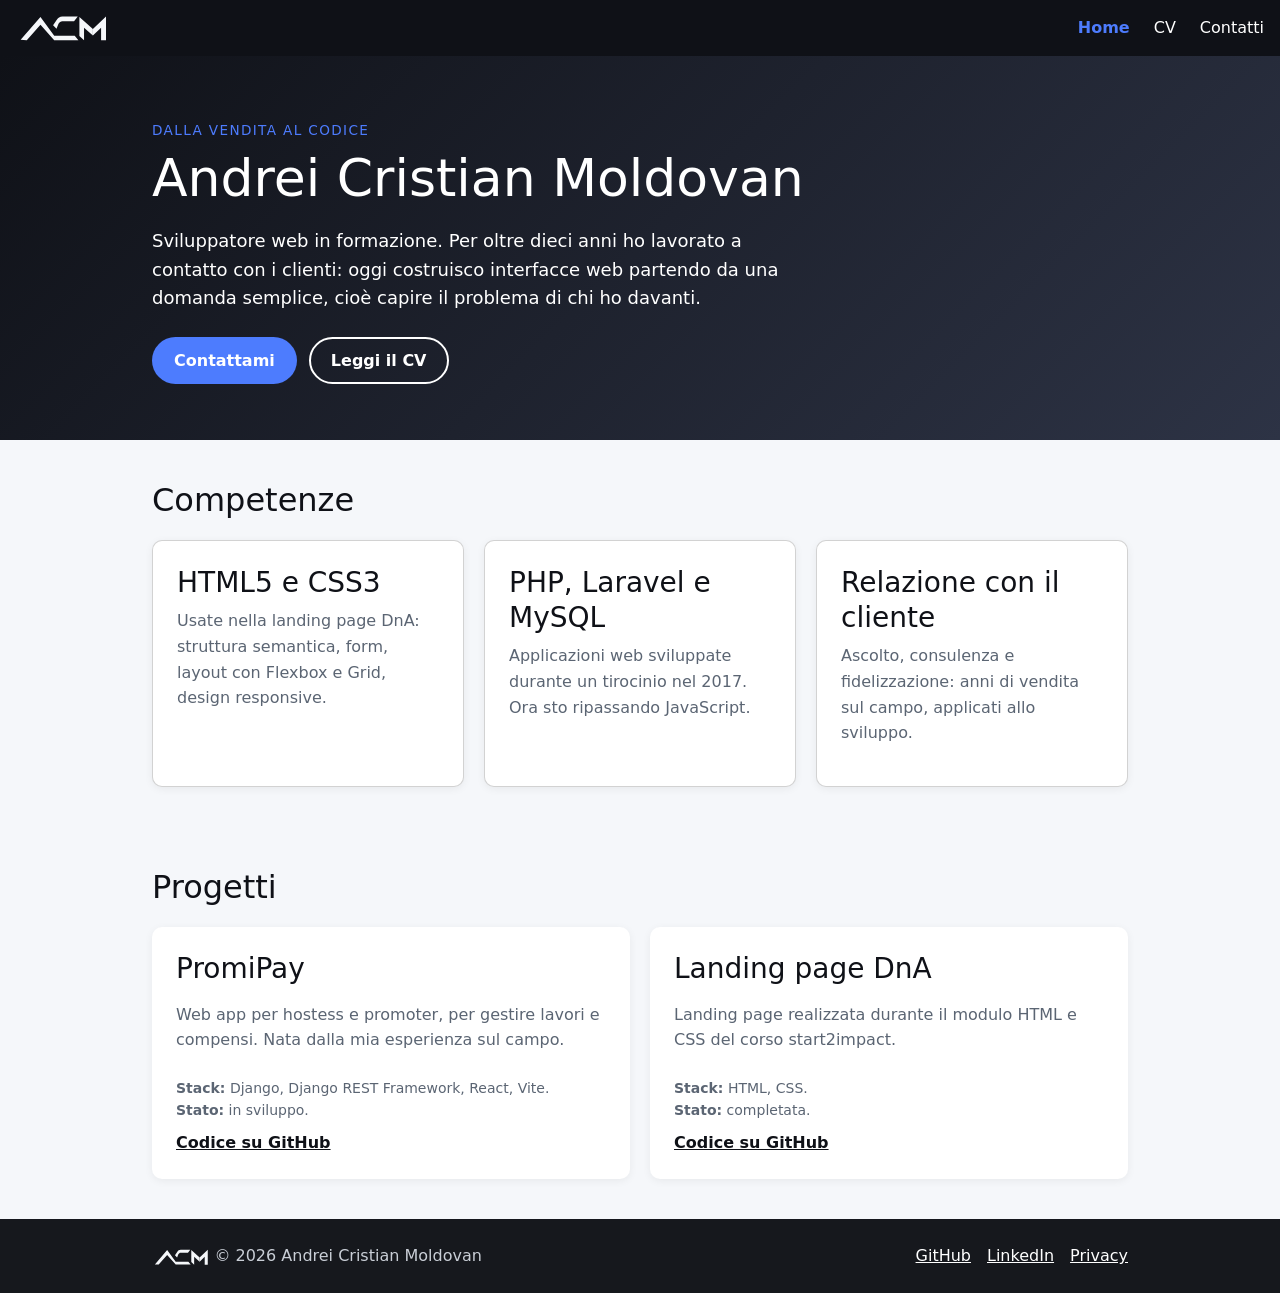
==== index.html @ a0456528 "Sito personale: home, CV, contatti con form Formspree, privacy" ====
<!doctype html>
<html lang="it">
<head>
  <meta charset="utf-8">
  <meta name="viewport" content="width=device-width, initial-scale=1">
  <title>Andrei Cristian Moldovan | Sviluppatore Front-end</title>
  <meta name="description" content="Sito personale di Andrei Cristian Moldovan: competenze, progetti e contatti.">

  <!-- Open Graph e Twitter Card: come appare il sito quando viene condiviso -->
  <meta property="og:type" content="website">
  <meta property="og:site_name" content="Andrei Cristian Moldovan">
  <meta property="og:title" content="Andrei Cristian Moldovan | Sviluppatore Front-end">
  <meta property="og:description" content="Competenze, progetti e contatti di Andrei Cristian Moldovan.">
  <meta property="og:url" content="https://ancry23.github.io/">
  <meta property="og:image" content="https://ancry23.github.io/immagini/ACM_SocialAvatar_1024.png">
  <meta property="og:image:alt" content="Logo ACM">
  <meta name="twitter:card" content="summary">

  <link rel="icon" href="favicon.svg" type="image/svg+xml">
  <link rel="apple-touch-icon" href="apple-touch-icon.png">

  <!-- Framework front-end: Bootstrap, solo CSS (nessun JavaScript) -->
  <link rel="stylesheet" href="https://cdn.jsdelivr.net/npm/bootstrap@5.3.3/dist/css/bootstrap.min.css">
  <link rel="stylesheet" href="css/style.css">
</head>
<body>

  <header class="site-header">
    <div class="header-inner">
      <a class="brand" href="index.html"><img src="logo.svg" alt="Andrei Cristian Moldovan" height="28"></a>

      <!-- Menu mobile senza JavaScript: checkbox nascosto + label -->
      <input type="checkbox" id="nav-toggle" class="nav-toggle-input">
      <label for="nav-toggle" class="nav-toggle-label">Menu</label>

      <nav class="site-nav">
        <a href="index.html" aria-current="page">Home</a>
        <a href="cv.html">CV</a>
        <a href="contatti.html">Contatti</a>
      </nav>
    </div>
  </header>

  <main>
    <section class="hero">
      <div class="container">
        <p class="eyebrow">Dalla vendita al codice</p>
        <h1>Andrei Cristian Moldovan</h1>
        <p class="lead">
          Sviluppatore web in formazione. Per oltre dieci anni ho lavorato a contatto con i clienti:
          oggi costruisco interfacce web partendo da una domanda semplice, cioè capire il problema
          di chi ho davanti.
        </p>
        <div class="hero-actions">
          <a class="btn btn-accent" href="contatti.html">Contattami</a>
          <a class="btn btn-outline" href="cv.html">Leggi il CV</a>
        </div>
      </div>
    </section>

    <section class="container section">
      <h2>Competenze</h2>
      <!-- Layout con CSS Grid -->
      <div class="cards">
        <article class="card">
          <h3>HTML5 e CSS3</h3>
          <p>Usate nella landing page DnA: struttura semantica, form, layout con Flexbox e Grid, design responsive.</p>
        </article>
        <article class="card">
          <h3>PHP, Laravel e MySQL</h3>
          <p>Applicazioni web sviluppate durante un tirocinio nel 2017. Ora sto ripassando JavaScript.</p>
        </article>
        <article class="card">
          <h3>Relazione con il cliente</h3>
          <p>Ascolto, consulenza e fidelizzazione: anni di vendita sul campo, applicati allo sviluppo.</p>
        </article>
      </div>
    </section>

    <section class="container section">
      <h2>Progetti</h2>
      <!-- Layout con Flexbox -->
      <div class="projects">
        <article class="project">
          <h3>PromiPay</h3>
          <p>Web app per hostess e promoter, per gestire lavori e compensi. Nata dalla mia esperienza sul campo.</p>
          <p class="small mb-0"><strong>Stack:</strong> Django, Django REST Framework, React, Vite.<br>
            <strong>Stato:</strong> in sviluppo.</p>
          <a href="https://github.com/Ancry23/PromiPay">Codice su GitHub</a>
        </article>
        <article class="project">
          <h3>Landing page DnA</h3>
          <p>Landing page realizzata durante il modulo HTML e CSS del corso start2impact.</p>
          <p class="small mb-0"><strong>Stack:</strong> HTML, CSS.<br>
            <strong>Stato:</strong> completata.</p>
          <a href="https://github.com/Ancry23/dna-landing-page">Codice su GitHub</a>
        </article>
      </div>
    </section>
  </main>

  <footer class="site-footer">
    <div class="container footer-inner">
      <p class="footer-copy"><img src="logo.svg" alt="" height="20"> &copy; 2026 Andrei Cristian Moldovan</p>
      <ul class="social">
        <li><a href="https://github.com/Ancry23">GitHub</a></li>
        <li><a href="https://www.linkedin.com/in/andreicristianmoldovan">LinkedIn</a></li>
        <li><a href="privacy.html">Privacy</a></li>
      </ul>
    </div>
  </footer>

</body>
</html>
---- css/style.css ----
* {
  box-sizing: border-box;
}

body {
  margin: 0;
  font-family: system-ui, -apple-system, "Segoe UI", sans-serif;
  color: #222;
  background: #F5F7FA;
  line-height: 1.6;
  display: flex;
  flex-direction: column;
  min-height: 100vh;
}

main {
  flex: 1;
}

img {
  max-width: 100%;
  height: auto;
}

a {
  color: #0F1117;
}

a:focus-visible,
.btn:focus-visible {
  outline: 3px solid #4D7CFE;
  outline-offset: 2px;
}

.container {
  width: min(100% - 2rem, 1000px);
  margin-inline: auto;
}

.section {
  padding-block: 2.5rem;
}

h1,
h2,
h3 {
  line-height: 1.25;
}

h2 {
  color: #0F1117;
  margin-bottom: 1.25rem;
}

.site-header {
  position: sticky;
  top: 0;
  z-index: 100;
  background: #0F1117;
  color: #fff;
}
.site-header .header-inner {
  display: flex;
  flex-wrap: wrap;
  align-items: center;
  justify-content: space-between;
  padding: 0.75rem 1rem;
}
.site-header .brand {
  display: block;
  font-weight: 700;
  color: #fff;
  text-decoration: none;
}
.site-header .brand img {
  display: block;
  height: 2rem;
  width: auto;
}
.site-header .nav-toggle-input {
  position: absolute;
  width: 1px;
  height: 1px;
  margin: -1px;
  overflow: hidden;
  clip: rect(0 0 0 0);
  clip-path: inset(50%);
  white-space: nowrap;
  border: 0;
}
.site-header .nav-toggle-label {
  cursor: pointer;
  padding: 0.35rem 0.75rem;
  border: 1px solid rgba(255, 255, 255, 0.6);
  border-radius: 6px;
}
.site-header .nav-toggle-input:checked ~ .nav-toggle-label {
  background: rgba(255, 255, 255, 0.15);
}
.site-header .nav-toggle-input:focus-visible ~ .nav-toggle-label {
  outline: 3px solid #4D7CFE;
  outline-offset: 2px;
}
.site-header .site-nav {
  display: none;
  flex-direction: column;
  width: 100%;
  padding-top: 0.75rem;
}
.site-header .site-nav a {
  color: #fff;
  text-decoration: none;
  padding: 0.6rem 0;
  border-top: 1px solid rgba(255, 255, 255, 0.2);
}
.site-header .site-nav [aria-current=page] {
  font-weight: 700;
  color: #4D7CFE;
}
.site-header .nav-toggle-input:checked ~ .site-nav {
  display: flex;
}
@media (min-width: 768px) {
  .site-header .header-inner {
    flex-wrap: nowrap;
  }
  .site-header .nav-toggle-label {
    display: none;
  }
  .site-header .site-nav {
    display: flex;
    flex-direction: row;
    width: auto;
    gap: 1.5rem;
    padding-top: 0;
  }
  .site-header .site-nav a {
    border: 0;
    padding: 0;
  }
}

.hero {
  background: linear-gradient(135deg, #0F1117, #2d3345);
  color: #fff;
  padding-block: 4rem 3.5rem;
}
.hero h1 {
  font-size: clamp(2rem, 6vw, 3.25rem);
  margin: 0.25rem 0 1rem;
}
.hero .eyebrow {
  margin: 0;
  color: #4D7CFE;
  text-transform: uppercase;
  letter-spacing: 0.1em;
  font-size: 0.85rem;
}
.hero .lead {
  max-width: 40rem;
  font-size: 1.125rem;
}

.hero-actions {
  display: flex;
  flex-wrap: wrap;
  gap: 0.75rem;
  margin-top: 1.5rem;
}

.btn {
  display: inline-block;
  padding: 0.6rem 1.25rem;
  border-radius: 999px;
  text-decoration: none;
  font-weight: 600;
  border: 2px solid transparent;
  cursor: pointer;
  font-size: 1rem;
}

.btn-accent {
  background: #4D7CFE;
  color: #fff;
}
.btn-accent:hover {
  filter: brightness(1.05);
}

.btn-outline {
  border-color: #fff;
  color: #fff;
}

.cards {
  display: grid;
  gap: 1.25rem;
  grid-template-columns: 1fr;
}
@media (min-width: 768px) {
  .cards {
    grid-template-columns: repeat(3, 1fr);
  }
}

.card,
.project {
  background: #fff;
  border-radius: 10px;
  padding: 1.5rem;
  box-shadow: 0 2px 8px rgba(0, 0, 0, 0.06);
}
.card h3,
.project h3 {
  margin-top: 0;
  color: #0F1117;
}
.card p,
.project p {
  color: #5b6573;
}

.projects {
  display: flex;
  flex-wrap: wrap;
  gap: 1.25rem;
}
.projects .project {
  flex: 1 1 260px;
  display: flex;
  flex-direction: column;
  gap: 0.5rem;
}
.projects .project a {
  margin-top: auto;
  font-weight: 600;
}

.cv-section {
  margin-bottom: 2rem;
}

.cv-item {
  display: grid;
  grid-template-columns: 1fr;
  gap: 0.25rem 1.5rem;
  padding-block: 1rem;
  border-bottom: 1px solid #dde1e8;
}
@media (min-width: 768px) {
  .cv-item {
    grid-template-columns: 180px 1fr;
  }
}
.cv-item h3 {
  margin: 0;
  font-size: 1.15rem;
}
.cv-item p {
  margin: 0.25rem 0 0;
}

.cv-date {
  color: #5b6573;
  font-weight: 600;
  margin: 0;
}

.cv-company {
  color: #0F1117;
  font-weight: 600;
}

.skill-list {
  display: flex;
  flex-wrap: wrap;
  gap: 0.5rem;
  list-style: none;
  padding: 0;
  margin: 0;
}
.skill-list li {
  background: #fff;
  border: 1px solid #dde1e8;
  padding: 0.35rem 0.9rem;
  border-radius: 999px;
}

.contact-form {
  max-width: 36rem;
  background: #fff;
  padding: 1.5rem;
  border-radius: 10px;
  box-shadow: 0 2px 8px rgba(0, 0, 0, 0.06);
  --bs-focus-ring-color: rgba(77, 124, 254, 0.35);
}
.contact-form .form-control:focus,
.contact-form .form-select:focus {
  border-color: #4D7CFE;
}
.contact-form .form-check-input:checked {
  background-color: #4D7CFE;
  border-color: #4D7CFE;
}
.contact-form .btn {
  justify-self: start;
}

.site-footer {
  background: #16181d;
  color: #c9ced6;
  padding-block: 1.5rem;
}
.site-footer .footer-inner {
  display: flex;
  flex-wrap: wrap;
  justify-content: space-between;
  gap: 1rem;
  align-items: center;
}
.site-footer p {
  margin: 0;
}
.site-footer .footer-copy img {
  height: 1.25rem;
  width: auto;
  vertical-align: middle;
}
.site-footer .social {
  display: flex;
  gap: 1rem;
  list-style: none;
  margin: 0;
  padding: 0;
}
.site-footer .social a {
  color: #fff;
}
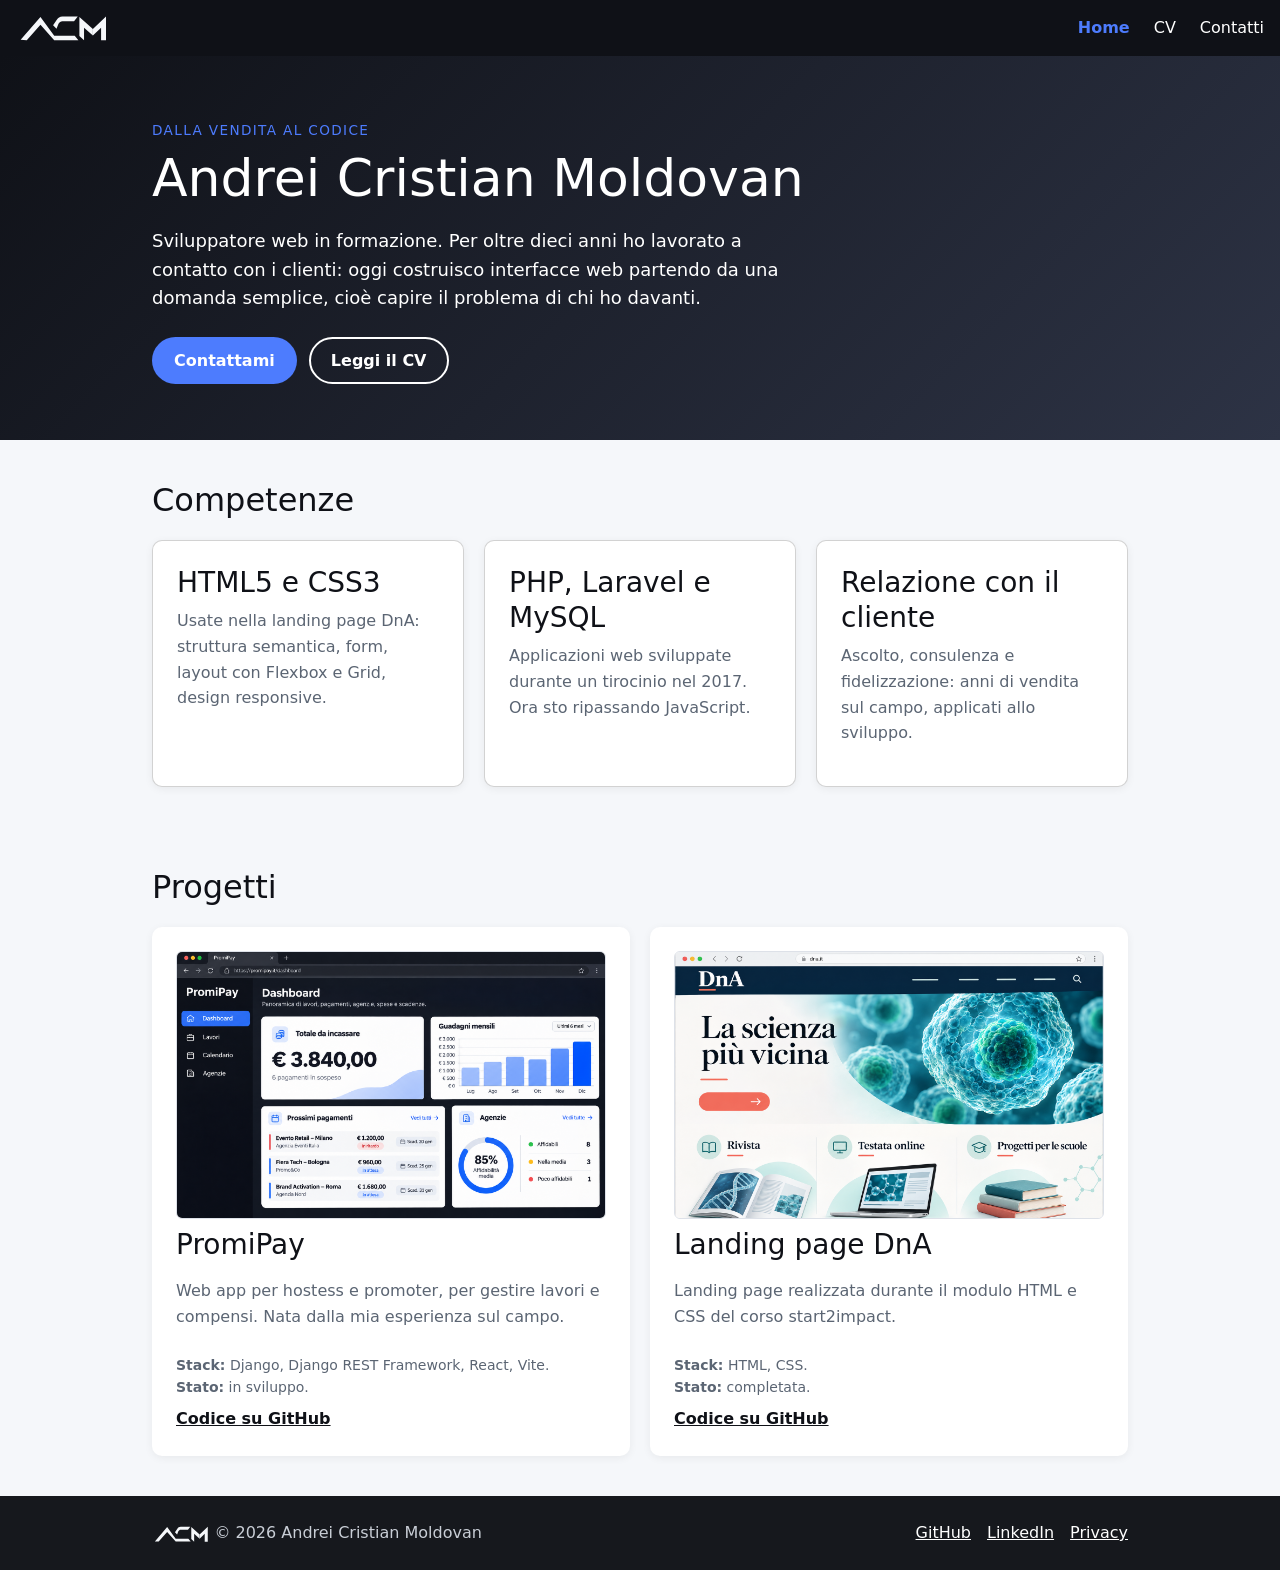
==== commit baca3478: "Add project previews and finalize privacy page" ====
--- a/index.html
+++ b/index.html
@@ -6,7 +6,6 @@
   <title>Andrei Cristian Moldovan | Sviluppatore Front-end</title>
   <meta name="description" content="Sito personale di Andrei Cristian Moldovan: competenze, progetti e contatti.">
 
-  <!-- Open Graph e Twitter Card: come appare il sito quando viene condiviso -->
   <meta property="og:type" content="website">
   <meta property="og:site_name" content="Andrei Cristian Moldovan">
   <meta property="og:title" content="Andrei Cristian Moldovan | Sviluppatore Front-end">
@@ -19,7 +18,6 @@
   <link rel="icon" href="favicon.svg" type="image/svg+xml">
   <link rel="apple-touch-icon" href="apple-touch-icon.png">
 
-  <!-- Framework front-end: Bootstrap, solo CSS (nessun JavaScript) -->
   <link rel="stylesheet" href="https://cdn.jsdelivr.net/npm/bootstrap@5.3.3/dist/css/bootstrap.min.css">
   <link rel="stylesheet" href="css/style.css">
 </head>
@@ -29,7 +27,6 @@
     <div class="header-inner">
       <a class="brand" href="index.html"><img src="logo.svg" alt="Andrei Cristian Moldovan" height="28"></a>
 
-      <!-- Menu mobile senza JavaScript: checkbox nascosto + label -->
       <input type="checkbox" id="nav-toggle" class="nav-toggle-input">
       <label for="nav-toggle" class="nav-toggle-label">Menu</label>
 
@@ -60,7 +57,6 @@
 
     <section class="container section">
       <h2>Competenze</h2>
-      <!-- Layout con CSS Grid -->
       <div class="cards">
         <article class="card">
           <h3>HTML5 e CSS3</h3>
@@ -79,9 +75,9 @@
 
     <section class="container section">
       <h2>Progetti</h2>
-      <!-- Layout con Flexbox -->
       <div class="projects">
         <article class="project">
+          <img class="project-preview" src="immagini/promipay-preview.png" alt="Anteprima visiva della dashboard di PromiPay con riepilogo di compensi e pagamenti">
           <h3>PromiPay</h3>
           <p>Web app per hostess e promoter, per gestire lavori e compensi. Nata dalla mia esperienza sul campo.</p>
           <p class="small mb-0"><strong>Stack:</strong> Django, Django REST Framework, React, Vite.<br>
@@ -89,6 +85,7 @@
           <a href="https://github.com/Ancry23/PromiPay">Codice su GitHub</a>
         </article>
         <article class="project">
+          <img class="project-preview" src="immagini/dna-preview.png" alt="Anteprima visiva della landing page DnA dedicata alla divulgazione scientifica">
           <h3>Landing page DnA</h3>
           <p>Landing page realizzata durante il modulo HTML e CSS del corso start2impact.</p>
           <p class="small mb-0"><strong>Stack:</strong> HTML, CSS.<br>
--- a/css/style.css
+++ b/css/style.css
@@ -235,6 +235,14 @@
   margin-top: auto;
   font-weight: 600;
 }
+.projects .project .project-preview {
+  aspect-ratio: 16/10;
+  width: 100%;
+  object-fit: cover;
+  border: 1px solid #dde1e8;
+  border-radius: 6px;
+  order: -1;
+}
 
 .cv-section {
   margin-bottom: 2rem;
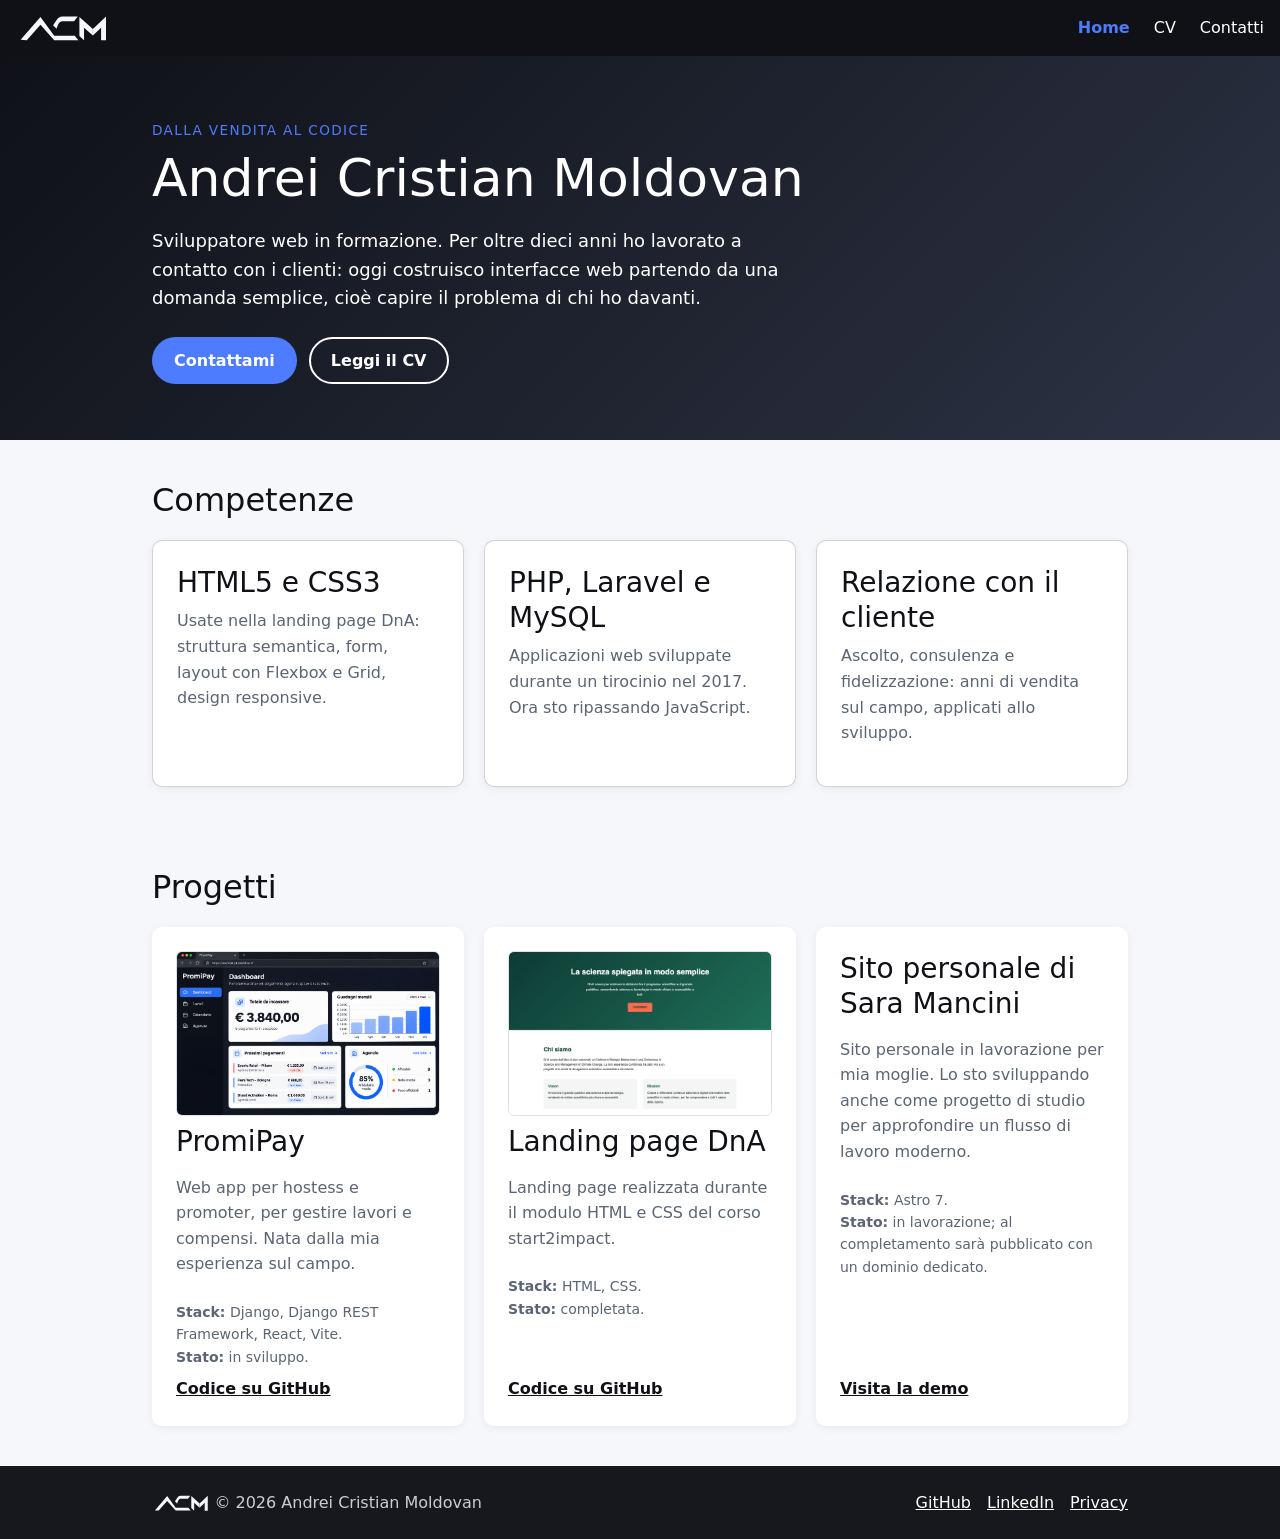
==== commit 307640af: "Add Sara Mancini website project" ====
--- a/index.html
+++ b/index.html
@@ -92,6 +92,13 @@
             <strong>Stato:</strong> completata.</p>
           <a href="https://github.com/Ancry23/dna-landing-page">Codice su GitHub</a>
         </article>
+        <article class="project">
+          <h3>Sito personale di Sara Mancini</h3>
+          <p>Sito personale in lavorazione per mia moglie. Lo sto sviluppando anche come progetto di studio per approfondire un flusso di lavoro moderno.</p>
+          <p class="small mb-0"><strong>Stack:</strong> Astro 7.<br>
+            <strong>Stato:</strong> in lavorazione; al completamento sarà pubblicato con un dominio dedicato.</p>
+          <a href="https://sara-mancini-sito.andreicristianmoldovan.workers.dev" target="_blank" rel="noopener noreferrer">Visita la demo</a>
+        </article>
       </div>
     </section>
   </main>
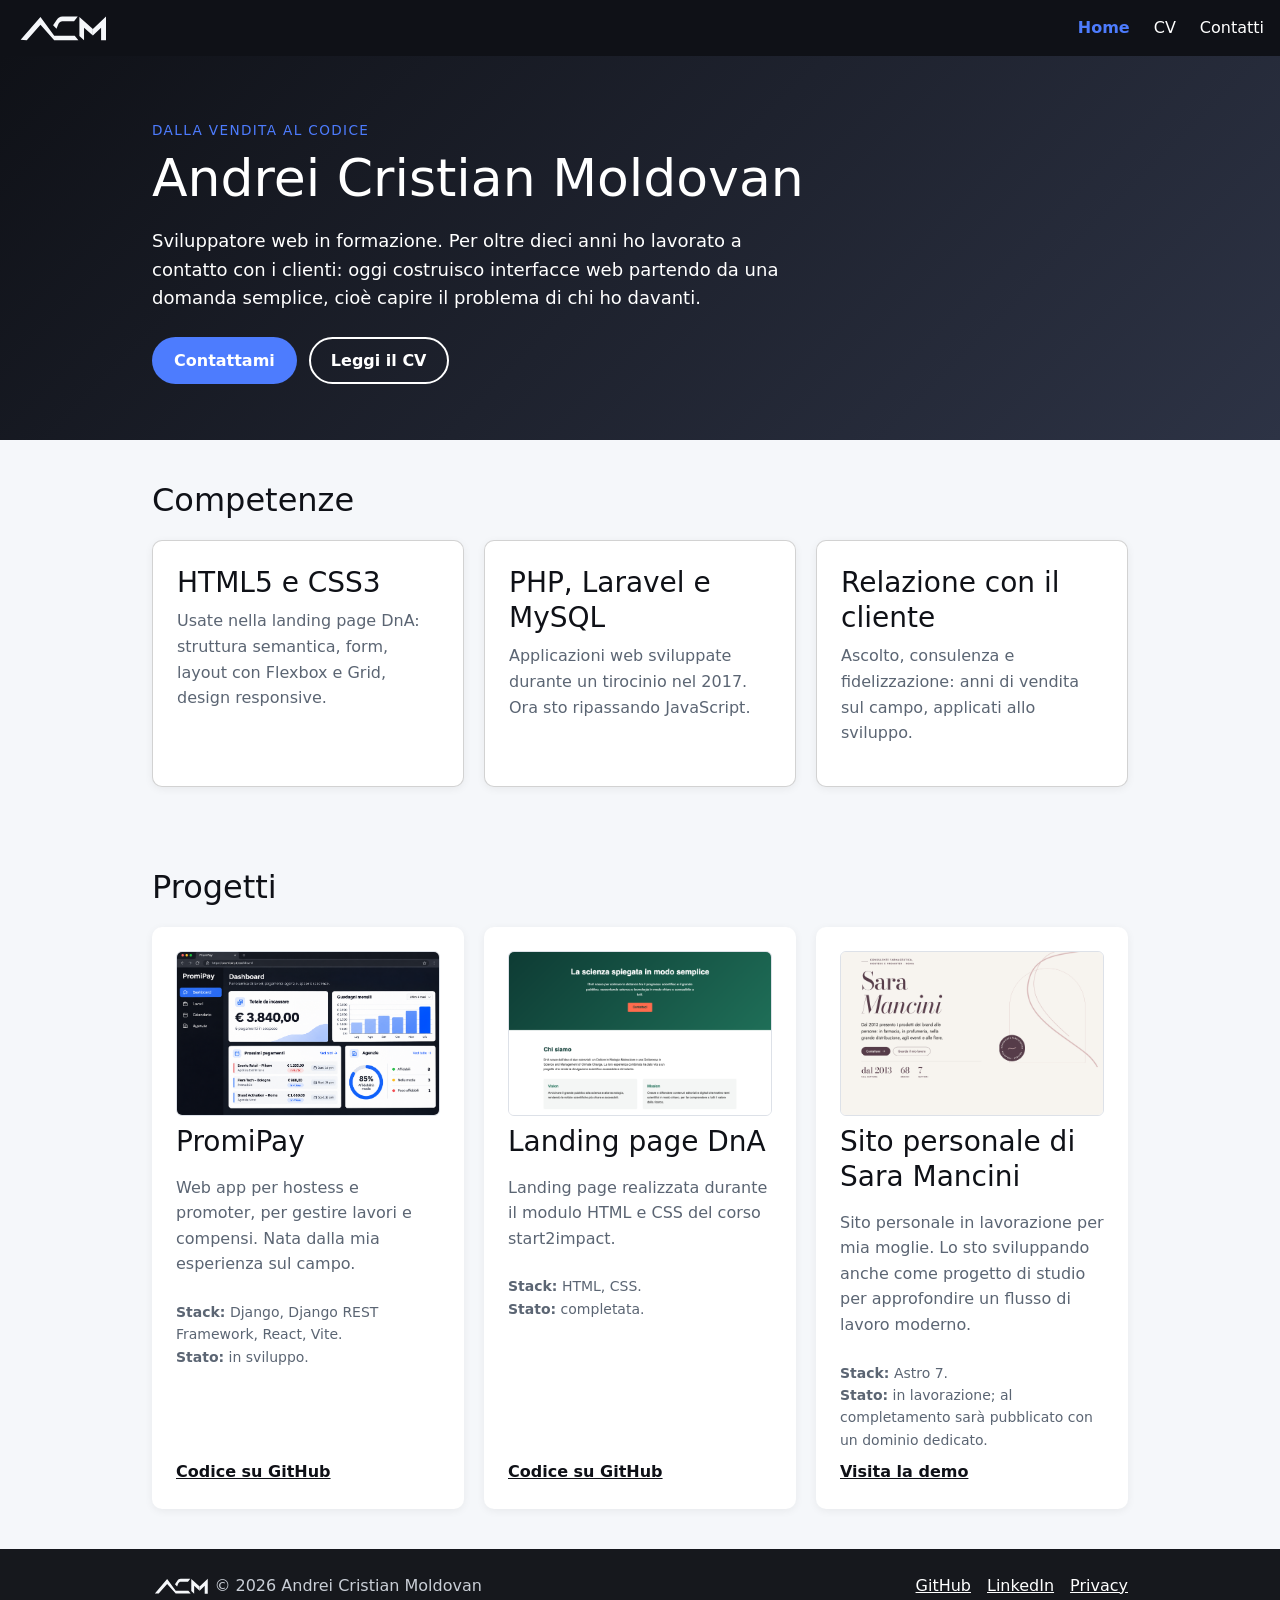
==== commit f33a9cc6: "Add real Sara Mancini site preview" ====
--- a/index.html
+++ b/index.html
@@ -93,6 +93,7 @@
           <a href="https://github.com/Ancry23/dna-landing-page">Codice su GitHub</a>
         </article>
         <article class="project">
+          <img class="project-preview" src="immagini/sara-mancini-preview.png" alt="Anteprima reale della homepage del sito personale di Sara Mancini">
           <h3>Sito personale di Sara Mancini</h3>
           <p>Sito personale in lavorazione per mia moglie. Lo sto sviluppando anche come progetto di studio per approfondire un flusso di lavoro moderno.</p>
           <p class="small mb-0"><strong>Stack:</strong> Astro 7.<br>
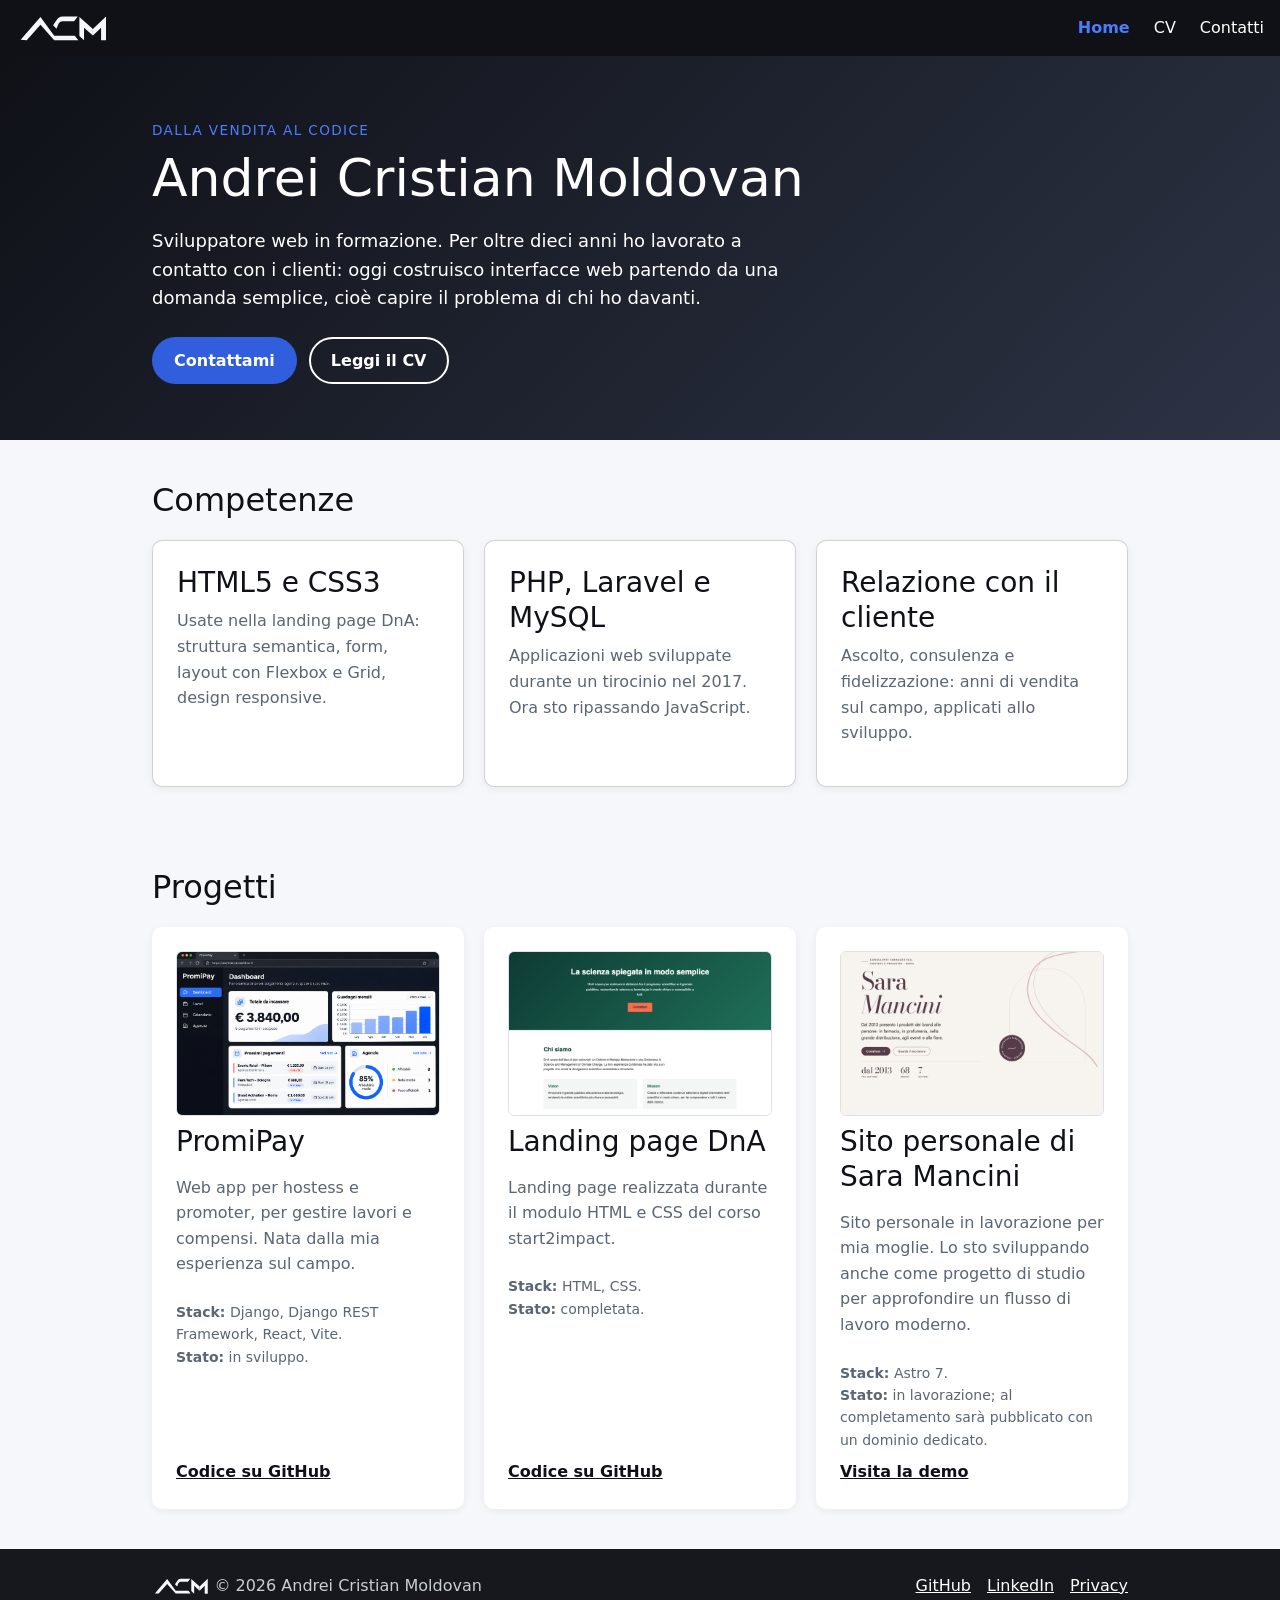
==== commit e92a0d64: "Improve keyboard navigation and contrast" ====
--- a/index.html
+++ b/index.html
@@ -22,23 +22,29 @@
   <link rel="stylesheet" href="css/style.css">
 </head>
 <body>
+  <a class="skip-link" href="#contenuto">Salta al contenuto</a>
 
   <header class="site-header">
     <div class="header-inner">
       <a class="brand" href="index.html"><img src="logo.svg" alt="Andrei Cristian Moldovan" height="28"></a>
 
-      <input type="checkbox" id="nav-toggle" class="nav-toggle-input">
-      <label for="nav-toggle" class="nav-toggle-label">Menu</label>
-
-      <nav class="site-nav">
+      <nav class="site-nav site-nav-desktop" aria-label="Navigazione principale">
         <a href="index.html" aria-current="page">Home</a>
         <a href="cv.html">CV</a>
         <a href="contatti.html">Contatti</a>
       </nav>
+      <details class="site-menu">
+        <summary>Menu</summary>
+        <nav class="site-nav site-nav-mobile" aria-label="Navigazione principale">
+          <a href="index.html" aria-current="page">Home</a>
+          <a href="cv.html">CV</a>
+          <a href="contatti.html">Contatti</a>
+        </nav>
+      </details>
     </div>
   </header>
 
-  <main>
+  <main id="contenuto">
     <section class="hero">
       <div class="container">
         <p class="eyebrow">Dalla vendita al codice</p>
--- a/css/style.css
+++ b/css/style.css
@@ -15,6 +15,22 @@
 
 main {
   flex: 1;
+}
+
+.skip-link {
+  position: fixed;
+  top: 0.75rem;
+  left: 0.75rem;
+  z-index: 200;
+  padding: 0.75rem 1rem;
+  background: #fff;
+  color: #0F1117;
+  border-radius: 6px;
+  transform: translateY(-200%);
+  transition: transform 0.2s ease;
+}
+.skip-link:focus {
+  transform: translateY(0);
 }
 
 img {
@@ -77,27 +93,23 @@
   height: 2rem;
   width: auto;
 }
-.site-header .nav-toggle-input {
-  position: absolute;
-  width: 1px;
-  height: 1px;
-  margin: -1px;
-  overflow: hidden;
-  clip: rect(0 0 0 0);
-  clip-path: inset(50%);
-  white-space: nowrap;
-  border: 0;
-}
-.site-header .nav-toggle-label {
+.site-header .site-menu {
+  margin-left: auto;
+}
+.site-header .site-menu summary {
   cursor: pointer;
+  list-style: none;
   padding: 0.35rem 0.75rem;
   border: 1px solid rgba(255, 255, 255, 0.6);
   border-radius: 6px;
 }
-.site-header .nav-toggle-input:checked ~ .nav-toggle-label {
+.site-header .site-menu summary::-webkit-details-marker {
+  display: none;
+}
+.site-header .site-menu[open] summary {
   background: rgba(255, 255, 255, 0.15);
 }
-.site-header .nav-toggle-input:focus-visible ~ .nav-toggle-label {
+.site-header .site-menu summary:focus-visible {
   outline: 3px solid #4D7CFE;
   outline-offset: 2px;
 }
@@ -117,17 +129,23 @@
   font-weight: 700;
   color: #4D7CFE;
 }
-.site-header .nav-toggle-input:checked ~ .site-nav {
+.site-header .site-nav-desktop {
+  display: none;
+}
+.site-header .site-menu[open] .site-nav-mobile {
   display: flex;
 }
 @media (min-width: 768px) {
   .site-header .header-inner {
     flex-wrap: nowrap;
   }
-  .site-header .nav-toggle-label {
+  .site-header .site-menu summary {
+    display: block;
+  }
+  .site-header .site-menu {
     display: none;
   }
-  .site-header .site-nav {
+  .site-header .site-nav-desktop {
     display: flex;
     flex-direction: row;
     width: auto;
@@ -180,7 +198,7 @@
 }
 
 .btn-accent {
-  background: #4D7CFE;
+  background: #315EDC;
   color: #fff;
 }
 .btn-accent:hover {
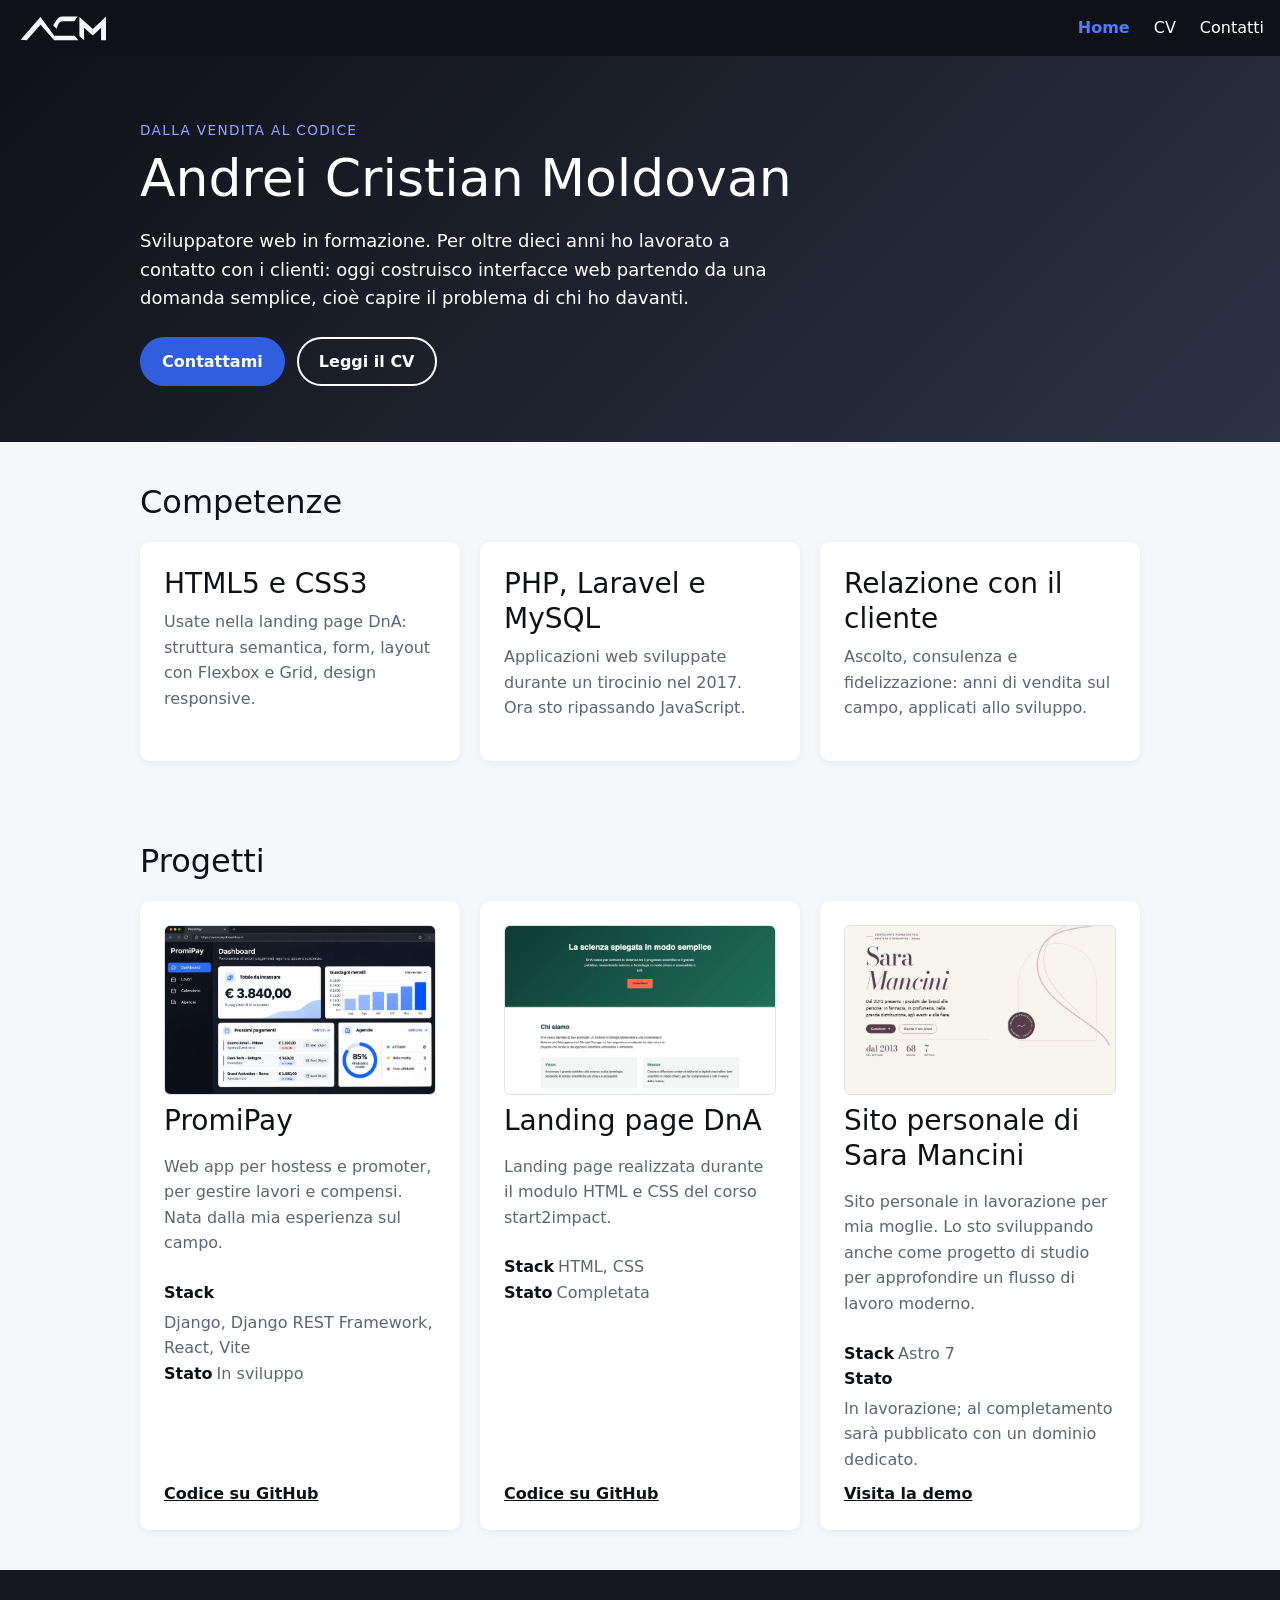
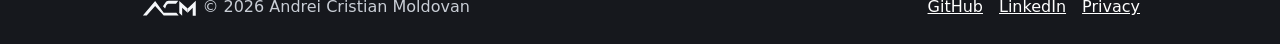
==== commit 18ee6f6b: "Improve semantics and frontend performance" ====
--- a/index.html
+++ b/index.html
@@ -3,12 +3,12 @@
 <head>
   <meta charset="utf-8">
   <meta name="viewport" content="width=device-width, initial-scale=1">
-  <title>Andrei Cristian Moldovan | Sviluppatore Front-end</title>
+  <title>Andrei Cristian Moldovan | Sviluppatore Front-end e Back-end</title>
   <meta name="description" content="Sito personale di Andrei Cristian Moldovan: competenze, progetti e contatti.">
 
   <meta property="og:type" content="website">
   <meta property="og:site_name" content="Andrei Cristian Moldovan">
-  <meta property="og:title" content="Andrei Cristian Moldovan | Sviluppatore Front-end">
+  <meta property="og:title" content="Andrei Cristian Moldovan | Sviluppatore Front-end e Back-end">
   <meta property="og:description" content="Competenze, progetti e contatti di Andrei Cristian Moldovan.">
   <meta property="og:url" content="https://ancry23.github.io/">
   <meta property="og:image" content="https://ancry23.github.io/immagini/ACM_SocialAvatar_1024.png">
@@ -26,7 +26,7 @@
 
   <header class="site-header">
     <div class="header-inner">
-      <a class="brand" href="index.html"><img src="logo.svg" alt="Andrei Cristian Moldovan" height="28"></a>
+      <a class="brand" href="index.html"><img src="logo.svg" alt="Andrei Cristian Moldovan" width="92" height="32"></a>
 
       <nav class="site-nav site-nav-desktop" aria-label="Navigazione principale">
         <a href="index.html" aria-current="page">Home</a>
@@ -46,7 +46,7 @@
 
   <main id="contenuto">
     <section class="hero">
-      <div class="container">
+      <div class="site-container">
         <p class="eyebrow">Dalla vendita al codice</p>
         <h1>Andrei Cristian Moldovan</h1>
         <p class="lead">
@@ -55,55 +55,61 @@
           di chi ho davanti.
         </p>
         <div class="hero-actions">
-          <a class="btn btn-accent" href="contatti.html">Contattami</a>
-          <a class="btn btn-outline" href="cv.html">Leggi il CV</a>
+          <a class="site-button site-button-accent" href="contatti.html">Contattami</a>
+          <a class="site-button site-button-outline" href="cv.html">Leggi il CV</a>
         </div>
       </div>
     </section>
 
-    <section class="container section">
+    <section class="site-container section">
       <h2>Competenze</h2>
       <div class="cards">
-        <article class="card">
+        <article class="skill-card">
           <h3>HTML5 e CSS3</h3>
           <p>Usate nella landing page DnA: struttura semantica, form, layout con Flexbox e Grid, design responsive.</p>
         </article>
-        <article class="card">
+        <article class="skill-card">
           <h3>PHP, Laravel e MySQL</h3>
           <p>Applicazioni web sviluppate durante un tirocinio nel 2017. Ora sto ripassando JavaScript.</p>
         </article>
-        <article class="card">
+        <article class="skill-card">
           <h3>Relazione con il cliente</h3>
           <p>Ascolto, consulenza e fidelizzazione: anni di vendita sul campo, applicati allo sviluppo.</p>
         </article>
       </div>
     </section>
 
-    <section class="container section">
+    <section class="site-container section">
       <h2>Progetti</h2>
       <div class="projects">
         <article class="project">
-          <img class="project-preview" src="immagini/promipay-preview.png" alt="Anteprima visiva della dashboard di PromiPay con riepilogo di compensi e pagamenti">
+          <img class="project-preview" src="immagini/promipay-preview.webp" alt="Anteprima visiva della dashboard di PromiPay con riepilogo di compensi e pagamenti" width="1586" height="992" loading="lazy" decoding="async">
           <h3>PromiPay</h3>
           <p>Web app per hostess e promoter, per gestire lavori e compensi. Nata dalla mia esperienza sul campo.</p>
-          <p class="small mb-0"><strong>Stack:</strong> Django, Django REST Framework, React, Vite.<br>
-            <strong>Stato:</strong> in sviluppo.</p>
+          <dl class="project-meta">
+            <div><dt>Stack</dt><dd>Django, Django REST Framework, React, Vite</dd></div>
+            <div><dt>Stato</dt><dd>In sviluppo</dd></div>
+          </dl>
           <a href="https://github.com/Ancry23/PromiPay">Codice su GitHub</a>
         </article>
         <article class="project">
-          <img class="project-preview" src="immagini/dna-preview.png" alt="Anteprima visiva della landing page DnA dedicata alla divulgazione scientifica">
+          <img class="project-preview" src="immagini/dna-preview.webp" alt="Anteprima visiva della landing page DnA dedicata alla divulgazione scientifica" width="1440" height="1100" loading="lazy" decoding="async">
           <h3>Landing page DnA</h3>
           <p>Landing page realizzata durante il modulo HTML e CSS del corso start2impact.</p>
-          <p class="small mb-0"><strong>Stack:</strong> HTML, CSS.<br>
-            <strong>Stato:</strong> completata.</p>
+          <dl class="project-meta">
+            <div><dt>Stack</dt><dd>HTML, CSS</dd></div>
+            <div><dt>Stato</dt><dd>Completata</dd></div>
+          </dl>
           <a href="https://github.com/Ancry23/dna-landing-page">Codice su GitHub</a>
         </article>
         <article class="project">
-          <img class="project-preview" src="immagini/sara-mancini-preview.png" alt="Anteprima reale della homepage del sito personale di Sara Mancini">
+          <img class="project-preview" src="immagini/sara-mancini-preview.webp" alt="Anteprima reale della homepage del sito personale di Sara Mancini" width="1440" height="1100" loading="lazy" decoding="async">
           <h3>Sito personale di Sara Mancini</h3>
           <p>Sito personale in lavorazione per mia moglie. Lo sto sviluppando anche come progetto di studio per approfondire un flusso di lavoro moderno.</p>
-          <p class="small mb-0"><strong>Stack:</strong> Astro 7.<br>
-            <strong>Stato:</strong> in lavorazione; al completamento sarà pubblicato con un dominio dedicato.</p>
+          <dl class="project-meta">
+            <div><dt>Stack</dt><dd>Astro 7</dd></div>
+            <div><dt>Stato</dt><dd>In lavorazione; al completamento sarà pubblicato con un dominio dedicato.</dd></div>
+          </dl>
           <a href="https://sara-mancini-sito.andreicristianmoldovan.workers.dev" target="_blank" rel="noopener noreferrer">Visita la demo</a>
         </article>
       </div>
@@ -111,8 +117,8 @@
   </main>
 
   <footer class="site-footer">
-    <div class="container footer-inner">
-      <p class="footer-copy"><img src="logo.svg" alt="" height="20"> &copy; 2026 Andrei Cristian Moldovan</p>
+    <div class="site-container footer-inner">
+      <p class="footer-copy"><img src="logo.svg" alt="" width="57" height="20"> &copy; 2026 Andrei Cristian Moldovan</p>
       <ul class="social">
         <li><a href="https://github.com/Ancry23">GitHub</a></li>
         <li><a href="https://www.linkedin.com/in/andreicristianmoldovan">LinkedIn</a></li>
--- a/css/style.css
+++ b/css/style.css
@@ -15,6 +15,10 @@
 
 main {
   flex: 1;
+}
+
+#contenuto {
+  scroll-margin-top: 5rem;
 }
 
 .skip-link {
@@ -43,12 +47,12 @@
 }
 
 a:focus-visible,
-.btn:focus-visible {
+.site-button:focus-visible {
   outline: 3px solid #4D7CFE;
   outline-offset: 2px;
 }
 
-.container {
+.site-container {
   width: min(100% - 2rem, 1000px);
   margin-inline: auto;
 }
@@ -169,7 +173,7 @@
 }
 .hero .eyebrow {
   margin: 0;
-  color: #4D7CFE;
+  color: #8AA9FF;
   text-transform: uppercase;
   letter-spacing: 0.1em;
   font-size: 0.85rem;
@@ -186,7 +190,7 @@
   margin-top: 1.5rem;
 }
 
-.btn {
+.site-button {
   display: inline-block;
   padding: 0.6rem 1.25rem;
   border-radius: 999px;
@@ -197,15 +201,15 @@
   font-size: 1rem;
 }
 
-.btn-accent {
+.site-button-accent {
   background: #315EDC;
   color: #fff;
 }
-.btn-accent:hover {
+.site-button-accent:hover {
   filter: brightness(1.05);
 }
 
-.btn-outline {
+.site-button-outline {
   border-color: #fff;
   color: #fff;
 }
@@ -221,19 +225,36 @@
   }
 }
 
-.card,
+.skill-card,
 .project {
   background: #fff;
   border-radius: 10px;
   padding: 1.5rem;
   box-shadow: 0 2px 8px rgba(0, 0, 0, 0.06);
 }
-.card h3,
+
+.project-meta {
+  margin: 0;
+}
+.project-meta div {
+  display: flex;
+  flex-wrap: wrap;
+  gap: 0.25rem;
+}
+.project-meta dt {
+  color: #0F1117;
+  font-weight: 700;
+}
+.project-meta dd {
+  margin: 0;
+  color: #5b6573;
+}
+.skill-card h3,
 .project h3 {
   margin-top: 0;
   color: #0F1117;
 }
-.card p,
+.skill-card p,
 .project p {
   color: #5b6573;
 }
@@ -287,6 +308,7 @@
 }
 
 .cv-date {
+  display: block;
   color: #5b6573;
   font-weight: 600;
   margin: 0;
@@ -328,7 +350,7 @@
   background-color: #4D7CFE;
   border-color: #4D7CFE;
 }
-.contact-form .btn {
+  .contact-form .site-button {
   justify-self: start;
 }
 
